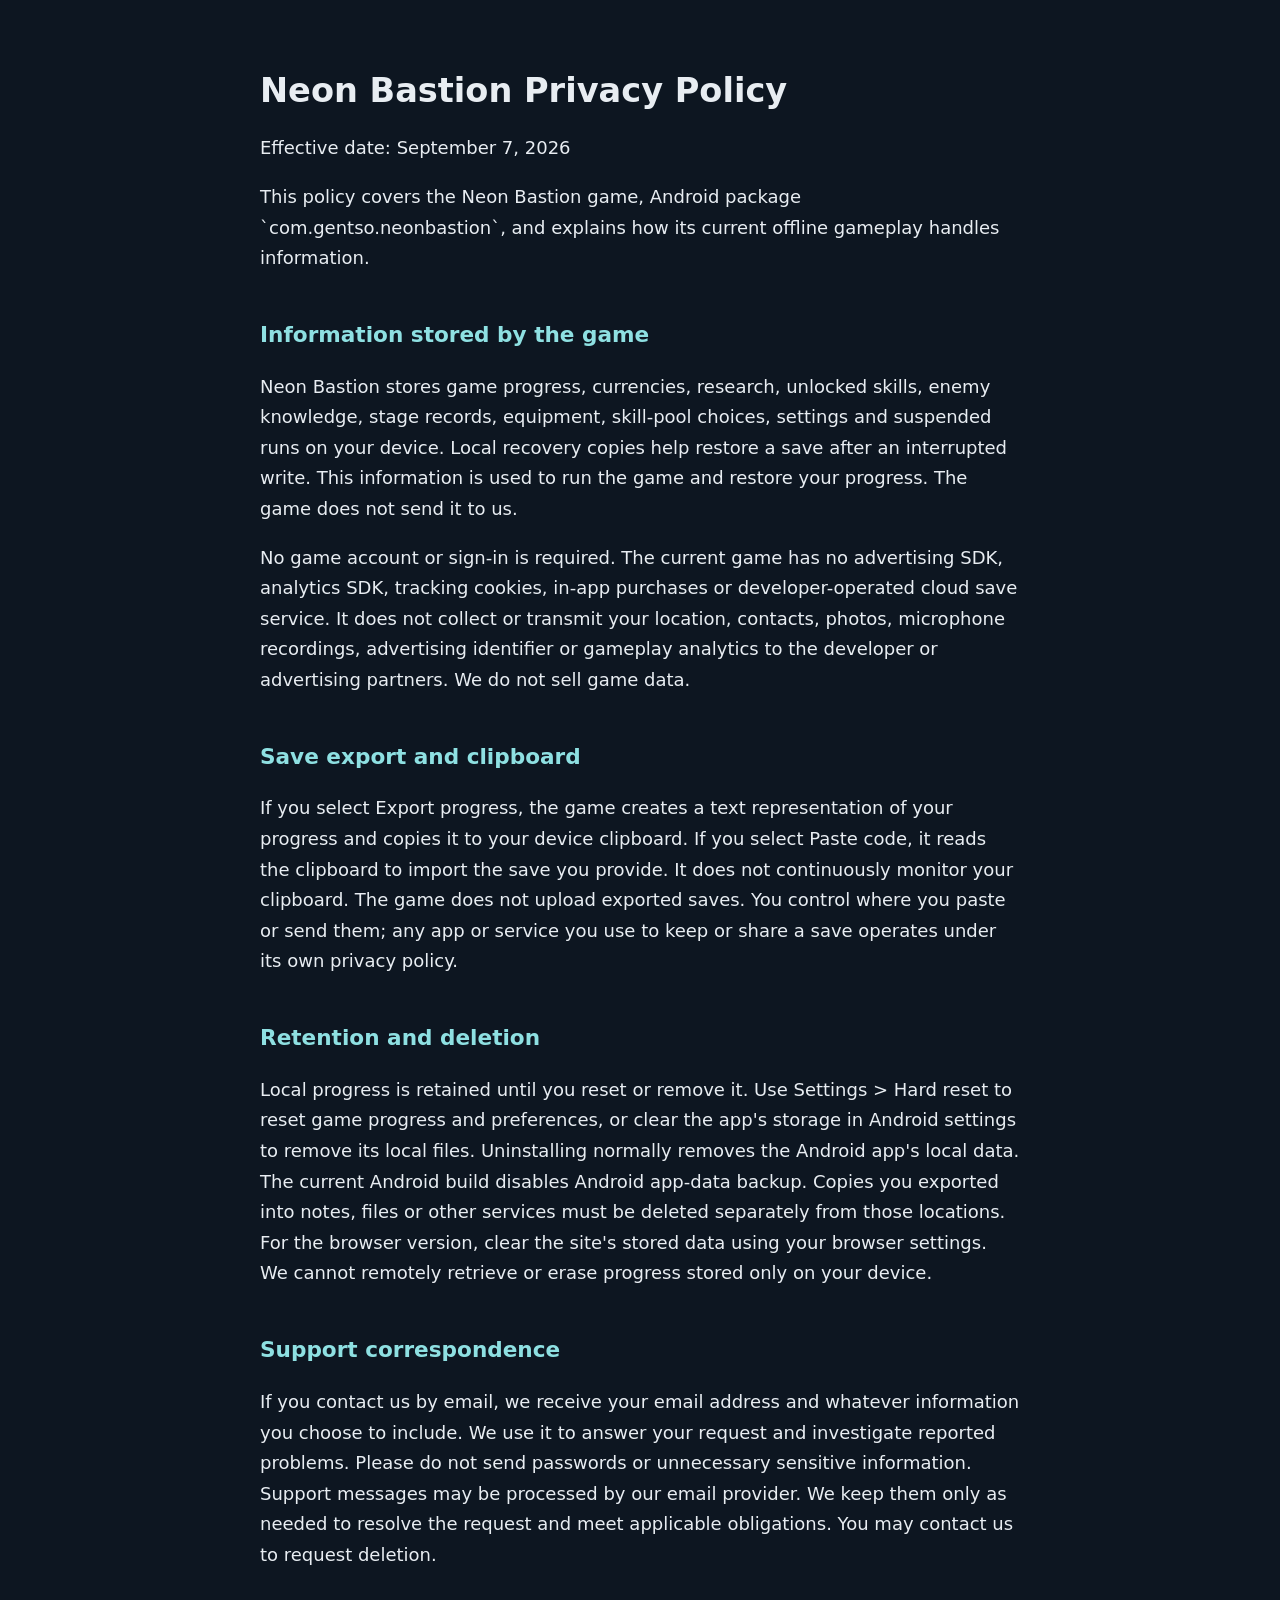
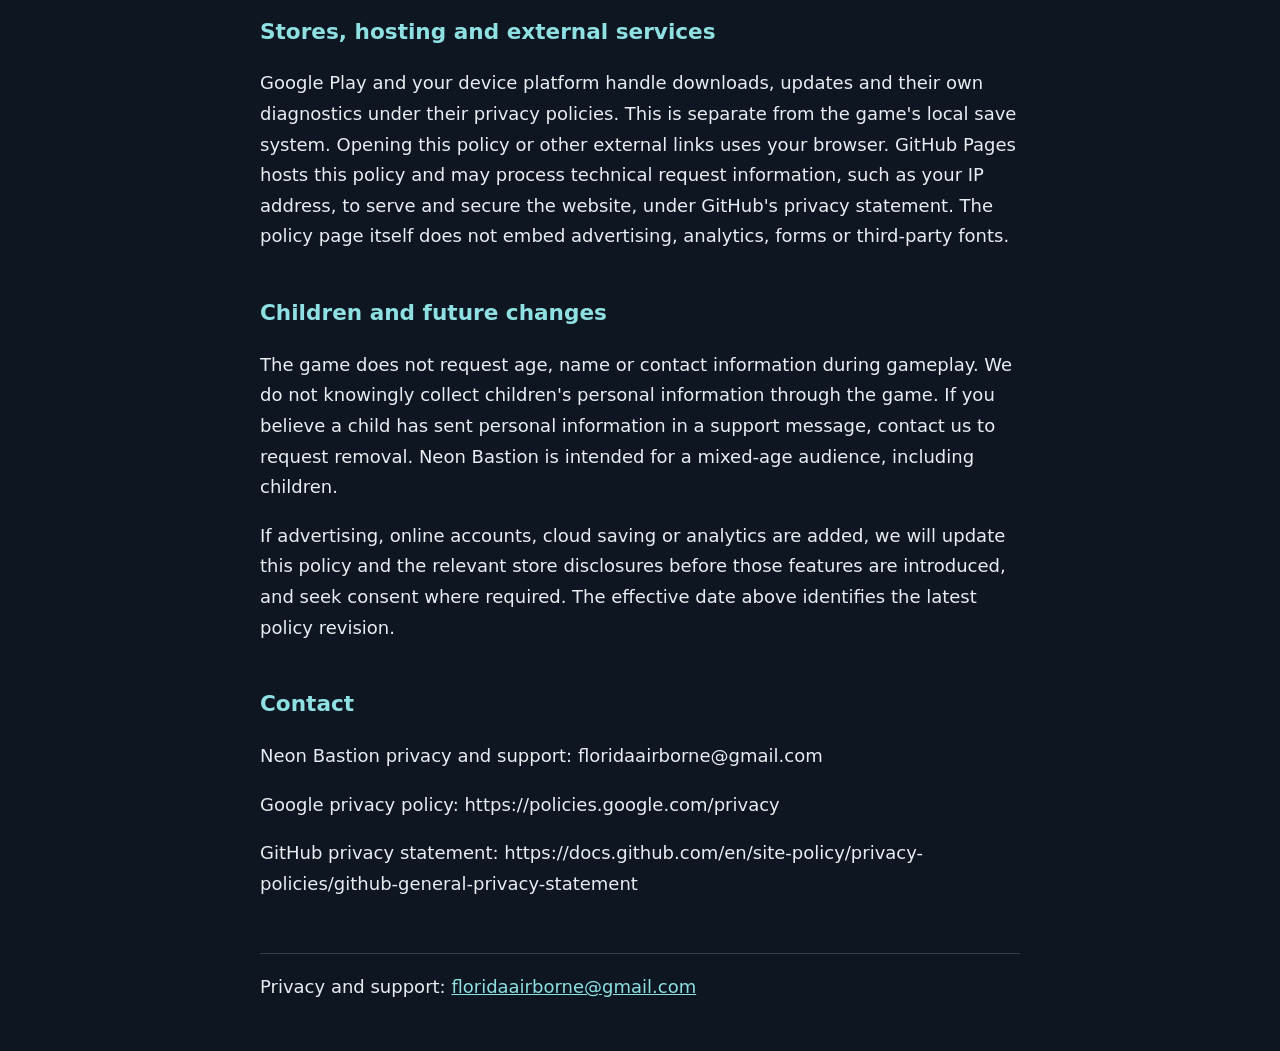
==== index.html @ be625d06 "Publish Neon Bastion privacy and support policy" ====
<!doctype html><html lang="en"><meta charset="utf-8"><meta name="viewport" content="width=device-width,initial-scale=1"><title>Neon Bastion — Privacy Policy</title><style>body{margin:0;background:#0d1621;color:#e8edf2;font:18px/1.7 system-ui,sans-serif}main{max-width:760px;margin:auto;padding:48px 24px}h1{font-size:2.1rem;line-height:1.2}h2{margin-top:2em;font-size:1.35rem;color:#8ee0e2}a{color:#8ee0e2}p{overflow-wrap:anywhere}footer{border-top:1px solid #34404f;margin-top:3em;padding-top:1em}</style><main><h1>Neon Bastion Privacy Policy</h1><p>Effective date: September 7, 2026</p><p>This policy covers the Neon Bastion game, Android package `com.gentso.neonbastion`, and explains how its current offline gameplay handles information.</p><h2>Information stored by the game</h2><p>Neon Bastion stores game progress, currencies, research, unlocked skills, enemy knowledge, stage records, equipment, skill-pool choices, settings and suspended runs on your device. Local recovery copies help restore a save after an interrupted write. This information is used to run the game and restore your progress. The game does not send it to us.</p><p>No game account or sign-in is required. The current game has no advertising SDK, analytics SDK, tracking cookies, in-app purchases or developer-operated cloud save service. It does not collect or transmit your location, contacts, photos, microphone recordings, advertising identifier or gameplay analytics to the developer or advertising partners. We do not sell game data.</p><h2>Save export and clipboard</h2><p>If you select Export progress, the game creates a text representation of your progress and copies it to your device clipboard. If you select Paste code, it reads the clipboard to import the save you provide. It does not continuously monitor your clipboard. The game does not upload exported saves. You control where you paste or send them; any app or service you use to keep or share a save operates under its own privacy policy.</p><h2>Retention and deletion</h2><p>Local progress is retained until you reset or remove it. Use Settings &gt; Hard reset to reset game progress and preferences, or clear the app&#x27;s storage in Android settings to remove its local files. Uninstalling normally removes the Android app&#x27;s local data. The current Android build disables Android app-data backup. Copies you exported into notes, files or other services must be deleted separately from those locations. For the browser version, clear the site&#x27;s stored data using your browser settings. We cannot remotely retrieve or erase progress stored only on your device.</p><h2>Support correspondence</h2><p>If you contact us by email, we receive your email address and whatever information you choose to include. We use it to answer your request and investigate reported problems. Please do not send passwords or unnecessary sensitive information. Support messages may be processed by our email provider. We keep them only as needed to resolve the request and meet applicable obligations. You may contact us to request deletion.</p><h2>Stores, hosting and external services</h2><p>Google Play and your device platform handle downloads, updates and their own diagnostics under their privacy policies. This is separate from the game&#x27;s local save system. Opening this policy or other external links uses your browser. GitHub Pages hosts this policy and may process technical request information, such as your IP address, to serve and secure the website, under GitHub&#x27;s privacy statement. The policy page itself does not embed advertising, analytics, forms or third-party fonts.</p><h2>Children and future changes</h2><p>The game does not request age, name or contact information during gameplay. We do not knowingly collect children&#x27;s personal information through the game. If you believe a child has sent personal information in a support message, contact us to request removal. Neon Bastion is intended for a mixed-age audience, including children.</p><p>If advertising, online accounts, cloud saving or analytics are added, we will update this policy and the relevant store disclosures before those features are introduced, and seek consent where required. The effective date above identifies the latest policy revision.</p><h2>Contact</h2><p>Neon Bastion privacy and support: floridaairborne@gmail.com</p><p>Google privacy policy: https://policies.google.com/privacy</p><p>GitHub privacy statement: https://docs.github.com/en/site-policy/privacy-policies/github-general-privacy-statement </p><footer>Privacy and support: <a href="mailto:floridaairborne@gmail.com">floridaairborne@gmail.com</a></footer></main></html>
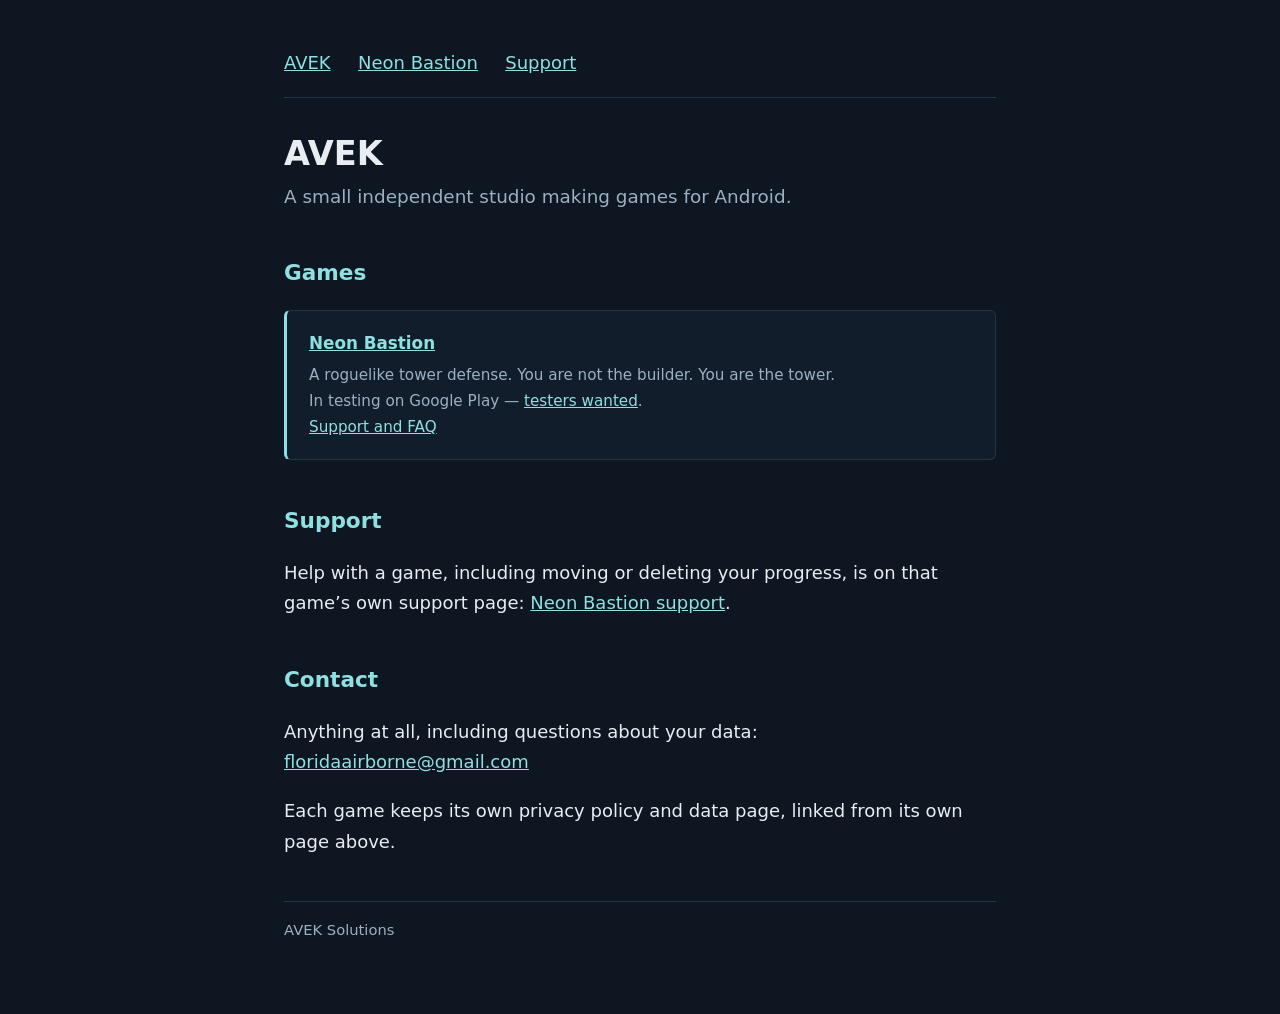
==== commit 6e0740df: "Build out the AVEK site for avek.games Restructure for a studio domain: a studio page at the root, w" ====
--- a/index.html
+++ b/index.html
@@ -1 +1,40 @@
-<!doctype html><html lang="en"><meta charset="utf-8"><meta name="viewport" content="width=device-width,initial-scale=1"><title>Neon Bastion — Privacy Policy</title><style>body{margin:0;background:#0d1621;color:#e8edf2;font:18px/1.7 system-ui,sans-serif}main{max-width:760px;margin:auto;padding:48px 24px}h1{font-size:2.1rem;line-height:1.2}h2{margin-top:2em;font-size:1.35rem;color:#8ee0e2}a{color:#8ee0e2}p{overflow-wrap:anywhere}footer{border-top:1px solid #34404f;margin-top:3em;padding-top:1em}</style><main><h1>Neon Bastion Privacy Policy</h1><p>Effective date: September 7, 2026</p><p>This policy covers the Neon Bastion game, Android package `com.gentso.neonbastion`, and explains how its current offline gameplay handles information.</p><h2>Information stored by the game</h2><p>Neon Bastion stores game progress, currencies, research, unlocked skills, enemy knowledge, stage records, equipment, skill-pool choices, settings and suspended runs on your device. Local recovery copies help restore a save after an interrupted write. This information is used to run the game and restore your progress. The game does not send it to us.</p><p>No game account or sign-in is required. The current game has no advertising SDK, analytics SDK, tracking cookies, in-app purchases or developer-operated cloud save service. It does not collect or transmit your location, contacts, photos, microphone recordings, advertising identifier or gameplay analytics to the developer or advertising partners. We do not sell game data.</p><h2>Save export and clipboard</h2><p>If you select Export progress, the game creates a text representation of your progress and copies it to your device clipboard. If you select Paste code, it reads the clipboard to import the save you provide. It does not continuously monitor your clipboard. The game does not upload exported saves. You control where you paste or send them; any app or service you use to keep or share a save operates under its own privacy policy.</p><h2>Retention and deletion</h2><p>Local progress is retained until you reset or remove it. Use Settings &gt; Hard reset to reset game progress and preferences, or clear the app&#x27;s storage in Android settings to remove its local files. Uninstalling normally removes the Android app&#x27;s local data. The current Android build disables Android app-data backup. Copies you exported into notes, files or other services must be deleted separately from those locations. For the browser version, clear the site&#x27;s stored data using your browser settings. We cannot remotely retrieve or erase progress stored only on your device.</p><h2>Support correspondence</h2><p>If you contact us by email, we receive your email address and whatever information you choose to include. We use it to answer your request and investigate reported problems. Please do not send passwords or unnecessary sensitive information. Support messages may be processed by our email provider. We keep them only as needed to resolve the request and meet applicable obligations. You may contact us to request deletion.</p><h2>Stores, hosting and external services</h2><p>Google Play and your device platform handle downloads, updates and their own diagnostics under their privacy policies. This is separate from the game&#x27;s local save system. Opening this policy or other external links uses your browser. GitHub Pages hosts this policy and may process technical request information, such as your IP address, to serve and secure the website, under GitHub&#x27;s privacy statement. The policy page itself does not embed advertising, analytics, forms or third-party fonts.</p><h2>Children and future changes</h2><p>The game does not request age, name or contact information during gameplay. We do not knowingly collect children&#x27;s personal information through the game. If you believe a child has sent personal information in a support message, contact us to request removal. Neon Bastion is intended for a mixed-age audience, including children.</p><p>If advertising, online accounts, cloud saving or analytics are added, we will update this policy and the relevant store disclosures before those features are introduced, and seek consent where required. The effective date above identifies the latest policy revision.</p><h2>Contact</h2><p>Neon Bastion privacy and support: floridaairborne@gmail.com</p><p>Google privacy policy: https://policies.google.com/privacy</p><p>GitHub privacy statement: https://docs.github.com/en/site-policy/privacy-policies/github-general-privacy-statement </p><footer>Privacy and support: <a href="mailto:floridaairborne@gmail.com">floridaairborne@gmail.com</a></footer></main></html>+<!doctype html>
+<html lang="en">
+<meta charset="utf-8">
+<meta name="viewport" content="width=device-width,initial-scale=1">
+<title>AVEK</title>
+<meta name="description" content="AVEK — a small independent game studio.">
+<link rel="icon" href="neon-bastion/img/icon-32.png" sizes="32x32" type="image/png">
+<link rel="apple-touch-icon" href="neon-bastion/img/icon-180.png">
+<link rel="stylesheet" href="site.css">
+<main>
+	<nav class="site-nav">
+		<a href="index.html">AVEK</a>
+		<a href="neon-bastion/index.html">Neon Bastion</a>
+		<a href="neon-bastion/support.html">Support</a>
+	</nav>
+
+	<h1>AVEK</h1>
+	<p class="tagline">A small independent studio making games for Android.</p>
+
+	<h2>Games</h2>
+	<div class="card">
+		<h3><a href="neon-bastion/index.html">Neon Bastion</a></h3>
+		<p>A roguelike tower defense. You are not the builder. You are the tower.<br>
+		In testing on Google Play &mdash; <a href="neon-bastion/beta.html">testers wanted</a>.<br>
+		<a href="neon-bastion/support.html">Support and FAQ</a></p>
+	</div>
+
+	<h2>Support</h2>
+	<p>Help with a game, including moving or deleting your progress, is on that game&rsquo;s own
+	support page: <a href="neon-bastion/support.html">Neon Bastion support</a>.</p>
+
+	<h2>Contact</h2>
+	<p>Anything at all, including questions about your data:
+	<a href="mailto:floridaairborne@gmail.com">floridaairborne@gmail.com</a></p>
+
+	<p>Each game keeps its own privacy policy and data page, linked from its own page above.</p>
+
+	<footer>AVEK Solutions</footer>
+</main>
+</html>
--- a/site.css
+++ b/site.css
@@ -0,0 +1,95 @@
+/* Neon Bastion public site. Shared by every page; no build step, no third-party fonts,
+   no analytics, no embedded advertising. Colours follow the game: near-black field,
+   cyan structure, amber only where something belongs to the opposition. */
+:root {
+	--bg: #0d1621;
+	--panel: #121d2b;
+	--line: #243244;
+	--text: #e8edf2;
+	--muted: #9bb0c2;
+	--cyan: #8ee0e2;
+}
+* { box-sizing: border-box; }
+body {
+	margin: 0;
+	background: var(--bg);
+	color: var(--text);
+	font: 18px/1.7 system-ui, -apple-system, Segoe UI, Roboto, sans-serif;
+}
+main { max-width: 760px; margin: auto; padding: 48px 24px 72px; }
+h1 { font-size: 2.1rem; line-height: 1.2; margin: 0 0 .2em; }
+h2 { margin-top: 2em; font-size: 1.35rem; color: var(--cyan); }
+h3 { font-size: 1.05rem; margin-bottom: .3em; }
+a { color: var(--cyan); }
+p { overflow-wrap: anywhere; }
+.tagline { color: var(--muted); font-size: 1.15rem; margin: 0 0 2em; }
+.site-nav { border-bottom: 1px solid var(--line); padding-bottom: 1em; margin-bottom: 2em; }
+.site-nav a { margin-right: 1.2em; display: inline-block; }
+.card {
+	background: var(--panel);
+	border: 1px solid var(--line);
+	border-left: 3px solid var(--cyan);
+	border-radius: 6px;
+	padding: 18px 22px;
+	margin: 0 0 16px;
+}
+.card h3 { margin-top: 0; }
+.card p { margin: .4em 0 0; color: var(--muted); font-size: .95rem; }
+ol.steps { padding-left: 0; list-style: none; counter-reset: step; }
+ol.steps > li {
+	counter-increment: step;
+	background: var(--panel);
+	border: 1px solid var(--line);
+	border-radius: 6px;
+	padding: 18px 22px 18px 62px;
+	margin-bottom: 16px;
+	position: relative;
+}
+ol.steps > li::before {
+	content: counter(step);
+	position: absolute; left: 20px; top: 16px;
+	width: 28px; height: 28px; border-radius: 50%;
+	background: var(--cyan); color: #06121b;
+	font-weight: 700; text-align: center; line-height: 28px;
+}
+.note { border-left: 3px solid #d8a657; padding-left: 16px; color: var(--muted); }
+footer { border-top: 1px solid var(--line); margin-top: 3em; padding-top: 1em; color: var(--muted); font-size: .92rem; }
+
+/* Screenshot strip. A swipeable row of phone captures on a narrow screen, a plain grid
+   once there is room for one. The 9:16 aspect-ratio reserves the space before the image
+   loads, so nothing below it jumps. */
+.shots {
+	display: grid;
+	grid-auto-flow: column;
+	grid-auto-columns: 62%;
+	gap: 14px;
+	margin: 0 0 1.4em;
+	padding-bottom: 10px;
+	overflow-x: auto;
+	scroll-snap-type: x proximity;
+	-webkit-overflow-scrolling: touch;
+}
+.shots figure { margin: 0; scroll-snap-align: center; }
+.shots img {
+	display: block;
+	width: 100%;
+	height: auto;
+	aspect-ratio: 9 / 16;
+	border: 1px solid var(--line);
+	border-radius: 6px;
+	background: #06121b;
+}
+.shots figcaption { color: var(--muted); font-size: .85rem; line-height: 1.45; margin-top: .6em; }
+@media (min-width: 620px) {
+	.shots {
+		grid-auto-flow: row;
+		grid-auto-columns: auto;
+		grid-template-columns: repeat(auto-fill, minmax(190px, 1fr));
+		overflow-x: visible;
+	}
+}
+/* Question and answer blocks on the support page. */
+.faq h3 { color: var(--text); margin-top: 1.9em; }
+.faq h3 + p, .faq h3 + ul, .faq h3 + ol { margin-top: .3em; }
+.faq ul { color: var(--muted); }
+.faq ul strong { color: var(--text); }
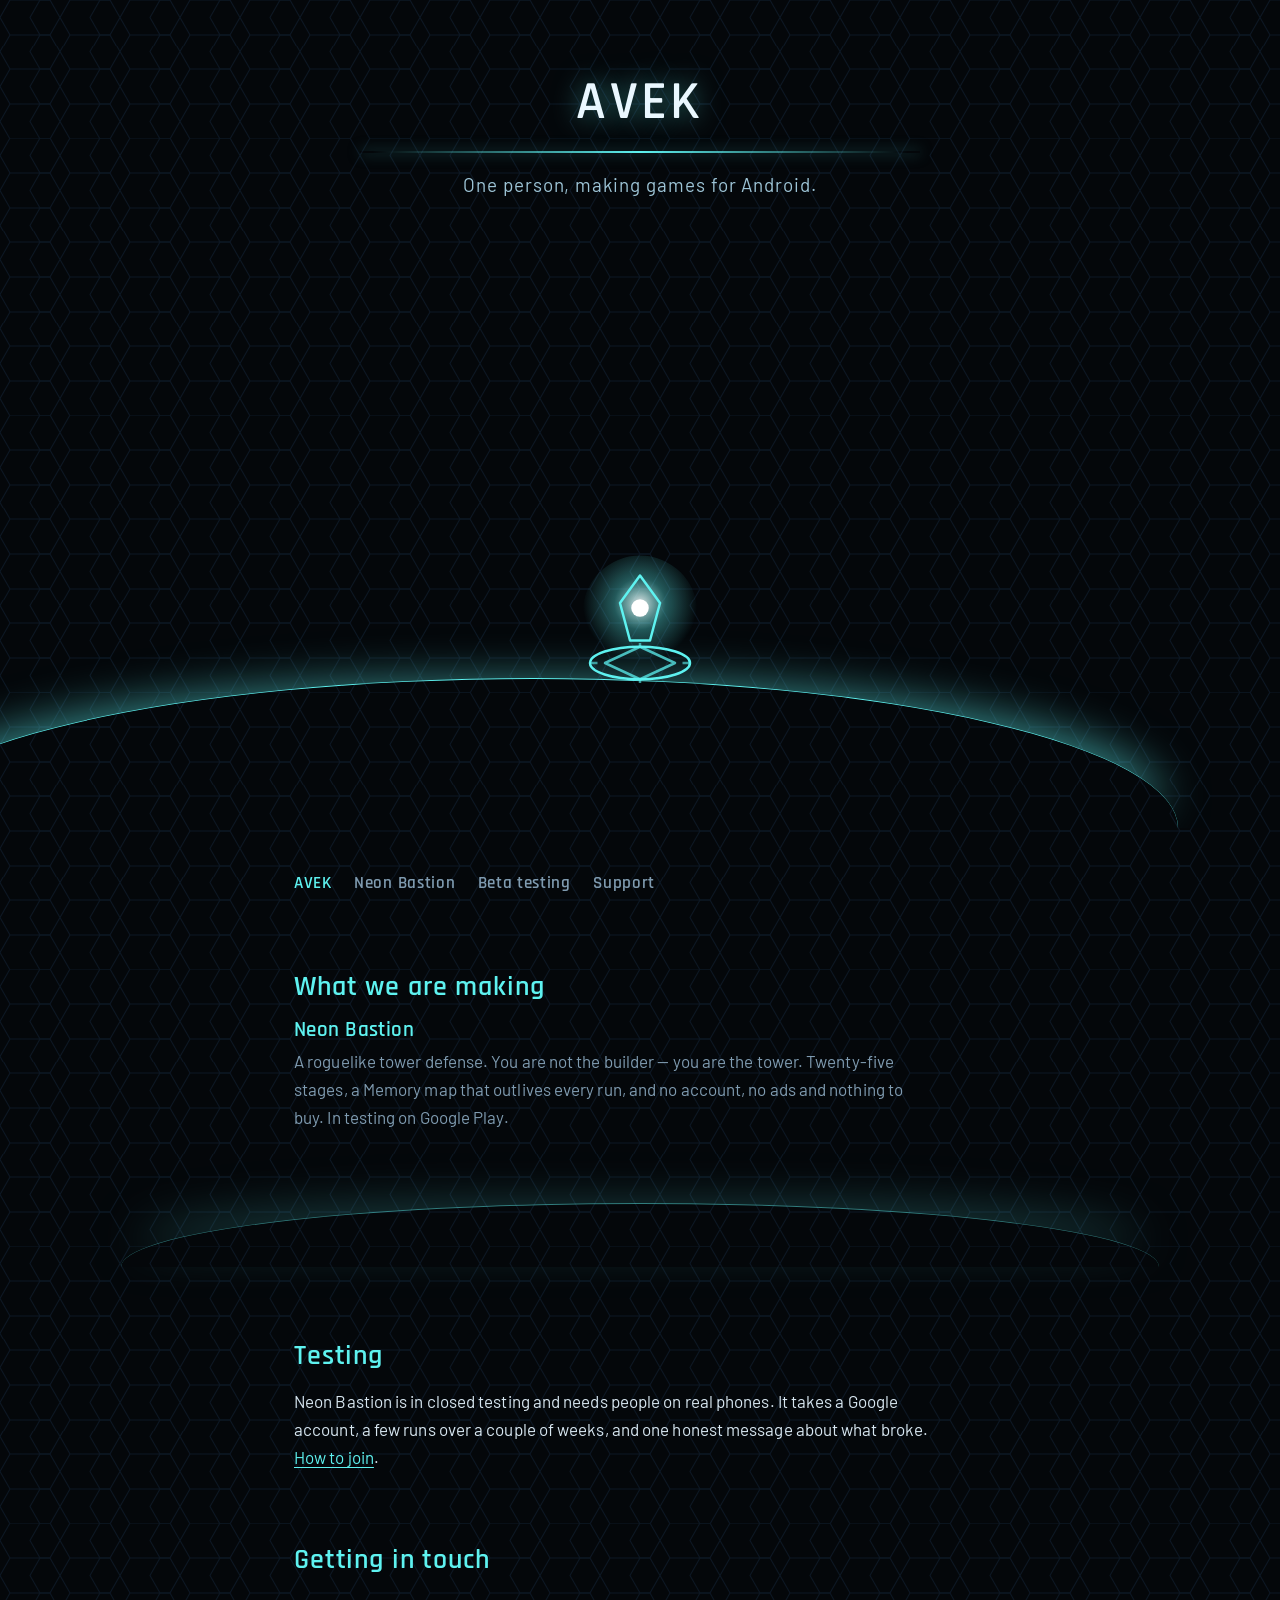
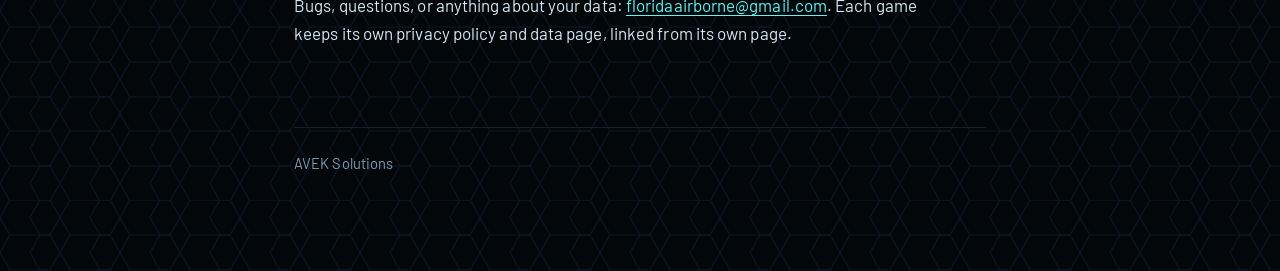
==== commit 1d274632: "Build the site out of the game's own identity The site was readable but generic: uniform rounded car" ====
--- a/index.html
+++ b/index.html
@@ -3,37 +3,49 @@
 <meta charset="utf-8">
 <meta name="viewport" content="width=device-width,initial-scale=1">
 <title>AVEK</title>
-<meta name="description" content="AVEK — a small independent game studio.">
-<link rel="icon" href="neon-bastion/img/icon-32.png" sizes="32x32" type="image/png">
-<link rel="apple-touch-icon" href="neon-bastion/img/icon-180.png">
+<meta name="description" content="AVEK makes games for Android. First out: Neon Bastion, a roguelike tower defense.">
+<link rel="icon" href="neon-bastion/img/icon-32.png">
 <link rel="stylesheet" href="site.css">
+
+<header class="hero">
+	<h1>AVEK</h1>
+	<div class="rule"></div>
+	<p class="sub">One person, making games for Android.</p>
+	<div class="stage">
+		<img class="turret" src="turret.svg" alt="" aria-hidden="true">
+		<div class="arc"></div>
+	</div>
+</header>
+
 <main>
 	<nav class="site-nav">
-		<a href="index.html">AVEK</a>
+		<a href="index.html" aria-current="page">AVEK</a>
 		<a href="neon-bastion/index.html">Neon Bastion</a>
+		<a href="neon-bastion/beta.html">Beta testing</a>
 		<a href="neon-bastion/support.html">Support</a>
 	</nav>
 
-	<h1>AVEK</h1>
-	<p class="tagline">A small independent studio making games for Android.</p>
-
-	<h2>Games</h2>
-	<div class="card">
-		<h3><a href="neon-bastion/index.html">Neon Bastion</a></h3>
-		<p>A roguelike tower defense. You are not the builder. You are the tower.<br>
-		In testing on Google Play &mdash; <a href="neon-bastion/beta.html">testers wanted</a>.<br>
-		<a href="neon-bastion/support.html">Support and FAQ</a></p>
+	<h2>What we are making</h2>
+	<div class="stack">
+		<article class="entry">
+			<h3><a href="neon-bastion/index.html">Neon Bastion</a></h3>
+			<p>A roguelike tower defense. You are not the builder — you are the tower.
+			Twenty-five stages, a Memory map that outlives every run, and no account,
+			no ads and nothing to buy. In testing on Google Play.</p>
+		</article>
 	</div>
 
-	<h2>Support</h2>
-	<p>Help with a game, including moving or deleting your progress, is on that game&rsquo;s own
-	support page: <a href="neon-bastion/support.html">Neon Bastion support</a>.</p>
+	<div class="arc arc--divider"></div>
 
-	<h2>Contact</h2>
-	<p>Anything at all, including questions about your data:
-	<a href="mailto:floridaairborne@gmail.com">floridaairborne@gmail.com</a></p>
+	<h2>Testing</h2>
+	<p>Neon Bastion is in closed testing and needs people on real phones. It takes a
+	Google account, a few runs over a couple of weeks, and one honest message about
+	what broke. <a href="neon-bastion/beta.html">How to join</a>.</p>
 
-	<p>Each game keeps its own privacy policy and data page, linked from its own page above.</p>
+	<h2>Getting in touch</h2>
+	<p>Bugs, questions, or anything about your data:
+	<a href="mailto:floridaairborne@gmail.com">floridaairborne@gmail.com</a>.
+	Each game keeps its own privacy policy and data page, linked from its own page.</p>
 
 	<footer>AVEK Solutions</footer>
 </main>
--- a/site.css
+++ b/site.css
@@ -1,95 +1,166 @@
-/* Neon Bastion public site. Shared by every page; no build step, no third-party fonts,
-   no analytics, no embedded advertising. Colours follow the game: near-black field,
-   cyan structure, amber only where something belongs to the opposition. */
+/* AVEK — public site.
+   Built from the game's own identity: Rajdhani and Barlow are the typefaces Neon Bastion
+   ships, the palette is sampled from assets/boot.png, and the barrier arc is the structural
+   device. The game is one line you hold, with everything above it coming for you, so the
+   page divides on arcs rather than rules, cards or boxes. Cyan is yours; amber is theirs. */
+
+/* The game's own typefaces, self-hosted. Both are SIL OFL; licences sit beside them in
+   fonts/. Self-hosted rather than fetched from a font CDN, because the privacy policy
+   states this site embeds no third-party fonts and that should stay true. Subset to Latin,
+   which takes Rajdhani from 390 KB to 15. */
+@font-face { font-family: Rajdhani; src: url("/fonts/Rajdhani-SemiBold.woff2") format("woff2"); font-weight: 600; font-display: swap; }
+@font-face { font-family: Rajdhani; src: url("/fonts/Rajdhani-Bold.woff2") format("woff2"); font-weight: 700; font-display: swap; }
+@font-face { font-family: Barlow; src: url("/fonts/Barlow-Regular.woff2") format("woff2"); font-weight: 400; font-display: swap; }
+
 :root {
-	--bg: #0d1621;
-	--panel: #121d2b;
-	--line: #243244;
-	--text: #e8edf2;
-	--muted: #9bb0c2;
-	--cyan: #8ee0e2;
+	--void: #04070a;
+	--hexline: #0c1724;
+	--signal: #5ef2f0;
+	--barrier: #35d6a2;
+	--theirs: #d8a657;
+	--paper: #d7e6f0;
+	--dim: #7f9bb0;
+	--measure: 64ch;
 }
-* { box-sizing: border-box; }
+
+*, *::before, *::after { box-sizing: border-box; }
+
+html { -webkit-text-size-adjust: 100%; }
+
 body {
 	margin: 0;
-	background: var(--bg);
-	color: var(--text);
-	font: 18px/1.7 system-ui, -apple-system, Segoe UI, Roboto, sans-serif;
+	background: var(--void) url("/hex.svg") repeat;
+	color: var(--paper);
+	font: 400 17px/1.65 Barlow, system-ui, sans-serif;
+	letter-spacing: .005em;
 }
-main { max-width: 760px; margin: auto; padding: 48px 24px 72px; }
-h1 { font-size: 2.1rem; line-height: 1.2; margin: 0 0 .2em; }
-h2 { margin-top: 2em; font-size: 1.35rem; color: var(--cyan); }
-h3 { font-size: 1.05rem; margin-bottom: .3em; }
-a { color: var(--cyan); }
-p { overflow-wrap: anywhere; }
-.tagline { color: var(--muted); font-size: 1.15rem; margin: 0 0 2em; }
-.site-nav { border-bottom: 1px solid var(--line); padding-bottom: 1em; margin-bottom: 2em; }
-.site-nav a { margin-right: 1.2em; display: inline-block; }
-.card {
-	background: var(--panel);
-	border: 1px solid var(--line);
-	border-left: 3px solid var(--cyan);
-	border-radius: 6px;
-	padding: 18px 22px;
-	margin: 0 0 16px;
+
+/* Type scale, after Bringhurst: 1.333. 17 / 22.6 / 30 / 40 / 54. */
+h1, h2, h3 { font-family: Rajdhani, system-ui, sans-serif; font-weight: 600; line-height: 1.12; margin: 0; }
+h1 { font-size: clamp(2.6rem, 9vw, 3.4rem); letter-spacing: .06em; }
+h2 { font-size: 1.78rem; letter-spacing: .03em; color: var(--signal); margin: 2.6em 0 .5em; }
+h3 { font-size: 1.32rem; letter-spacing: .02em; margin: 2em 0 .25em; }
+p, li { max-width: var(--measure); }
+p { margin: 0 0 1.1em; }
+a { color: var(--signal); text-decoration-thickness: 1px; text-underline-offset: 3px; }
+a:hover { color: #fff; }
+:focus-visible { outline: 2px solid var(--signal); outline-offset: 3px; }
+strong { color: #fff; font-weight: 500; }
+code { font-family: ui-monospace, SFMono-Regular, Menlo, monospace; font-size: .88em; color: var(--dim); }
+
+main { max-width: 740px; margin: auto; padding: 2.6rem 24px 96px; }
+
+/* ---- the arc -------------------------------------------------------------
+   One shallow glowing curve. It opens the page under the wordmark, and it is
+   what separates sections further down, in place of a rule or a card edge. */
+.arc {
+	position: relative;
+	width: 150%;
+	margin: 0 0 0 -25%;
+	height: clamp(96px, 13vw, 150px);
+	border-top: 1px solid var(--signal);
+	border-radius: 50% 50% 0 0 / 100% 100% 0 0;
+	box-shadow: 0 -10px 46px -14px rgba(94, 242, 240, .55);
 }
-.card h3 { margin-top: 0; }
-.card p { margin: .4em 0 0; color: var(--muted); font-size: .95rem; }
-ol.steps { padding-left: 0; list-style: none; counter-reset: step; }
-ol.steps > li {
-	counter-increment: step;
-	background: var(--panel);
-	border: 1px solid var(--line);
-	border-radius: 6px;
-	padding: 18px 22px 18px 62px;
-	margin-bottom: 16px;
-	position: relative;
+.arc--divider { height: 64px; margin-top: 4.5rem; opacity: .5; }
+
+/* ---- hero: the boot screen, rebuilt ------------------------------------- */
+.hero {
+	min-height: 92svh;
+	display: flex;
+	flex-direction: column;
+	align-items: center;
+	justify-content: center;
+	text-align: center;
+	padding: 72px 24px 0;
+	overflow: hidden;
 }
+.hero h1 { color: #eaf8ff; text-shadow: 0 0 28px rgba(94, 242, 240, .55); }
+.hero .rule {
+	width: min(560px, 86vw);
+	height: 2px;
+	margin: 1.15rem 0 1rem;
+	background: linear-gradient(90deg, transparent 2%, var(--signal) 50%, transparent 98%);
+	opacity: .85;
+	box-shadow: 0 0 14px rgba(94, 242, 240, .5);
+}
+.hero .sub {
+	font-size: clamp(1rem, 2.4vw, 1.18rem);
+	color: #9dc4d6;
+	letter-spacing: .05em;
+	margin: 0;
+	max-width: 40ch;
+}
+.hero .stage {
+	margin-top: auto;
+	width: 100%;
+	max-width: 860px;
+	display: flex;
+	flex-direction: column;
+	align-items: center;
+}
+.hero .turret { width: clamp(104px, 15vw, 150px); height: auto; display: block; margin-bottom: -20px; }
+
+/* ---- content below the line --------------------------------------------- */
+.lede { font-size: 1.16rem; color: #c3dbe8; max-width: 58ch; }
+.site-nav { display: flex; gap: 1.4rem; flex-wrap: wrap; margin: 0 0 2.4rem; font-family: Rajdhani, sans-serif; font-size: 1.06rem; letter-spacing: .04em; }
+.site-nav a { color: var(--dim); text-decoration: none; }
+.site-nav a:hover, .site-nav a[aria-current] { color: var(--signal); }
+
+/* A list of things, held apart by space rather than boxed in cards. */
+.stack > * + * { margin-top: 2.1rem; }
+.entry h3 { margin-top: 0; }
+.entry h3 a { text-decoration: none; }
+.entry p { color: var(--dim); margin-bottom: 0; }
+
+/* Amber is the opposition's colour in the game, so it only marks what is coming. */
+.ahead { border-left: 2px solid var(--theirs); padding-left: 18px; color: #e4d2ae; }
+.ahead strong { color: var(--theirs); font-weight: 600; }
+
+/* The beta page's three steps really are a sequence, so they are numbered. */
+ol.steps { list-style: none; counter-reset: step; padding: 0; margin: 1.6rem 0; }
+ol.steps > li { counter-increment: step; position: relative; padding-left: 52px; margin-bottom: 1.9rem; max-width: var(--measure); }
 ol.steps > li::before {
 	content: counter(step);
-	position: absolute; left: 20px; top: 16px;
-	width: 28px; height: 28px; border-radius: 50%;
-	background: var(--cyan); color: #06121b;
-	font-weight: 700; text-align: center; line-height: 28px;
+	position: absolute; left: 0; top: -2px;
+	font-family: Rajdhani, sans-serif; font-size: 1.5rem; font-weight: 700;
+	color: var(--signal);
 }
-.note { border-left: 3px solid #d8a657; padding-left: 16px; color: var(--muted); }
-footer { border-top: 1px solid var(--line); margin-top: 3em; padding-top: 1em; color: var(--muted); font-size: .92rem; }
+ol.steps > li::after {
+	content: ""; position: absolute; left: 10px; top: 30px; bottom: -22px; width: 1px;
+	background: linear-gradient(var(--signal), transparent); opacity: .35;
+}
+ol.steps > li:last-child::after { display: none; }
+ol.steps strong { display: block; font-family: Rajdhani, sans-serif; font-size: 1.2rem; font-weight: 600; color: var(--signal); letter-spacing: .02em; }
 
-/* Screenshot strip. A swipeable row of phone captures on a narrow screen, a plain grid
-   once there is room for one. The 9:16 aspect-ratio reserves the space before the image
-   loads, so nothing below it jumps. */
-.shots {
-	display: grid;
-	grid-auto-flow: column;
-	grid-auto-columns: 62%;
-	gap: 14px;
-	margin: 0 0 1.4em;
-	padding-bottom: 10px;
-	overflow-x: auto;
-	scroll-snap-type: x proximity;
-	-webkit-overflow-scrolling: touch;
+/* ---- screens ------------------------------------------------------------- */
+.shots { display: grid; grid-template-columns: repeat(auto-fill, minmax(168px, 1fr)); gap: 20px; margin: 1.8rem 0 1rem; max-width: none; }
+.shots figure { margin: 0; }
+.shots img { width: 100%; height: auto; display: block; border: 1px solid #16293a; }
+.shots figcaption { margin-top: .6rem; font-size: .86rem; line-height: 1.45; color: var(--dim); }
+
+/* ---- support page -------------------------------------------------------- */
+.faq { margin: 2rem 0; }
+.faq h3 { color: var(--paper); }
+.faq p { color: var(--dim); }
+
+footer { margin-top: 5rem; padding-top: 1.4rem; border-top: 1px solid #12212e; color: var(--dim); font-size: .92rem; }
+footer a { color: var(--dim); }
+
+/* ---- motion: one moment, on load, and only if it is welcome -------------- */
+@media (prefers-reduced-motion: no-preference) {
+	.hero h1, .hero .rule, .hero .sub { animation: resolve .9s ease-out both; }
+	.hero .rule { animation-delay: .12s; }
+	.hero .sub { animation-delay: .22s; }
+	.hero .stage { animation: rise 1.5s cubic-bezier(.2, .7, .3, 1) .3s both; }
 }
-.shots figure { margin: 0; scroll-snap-align: center; }
-.shots img {
-	display: block;
-	width: 100%;
-	height: auto;
-	aspect-ratio: 9 / 16;
-	border: 1px solid var(--line);
-	border-radius: 6px;
-	background: #06121b;
+@keyframes resolve { from { opacity: 0; filter: blur(6px); } to { opacity: 1; filter: none; } }
+@keyframes rise { from { opacity: 0; transform: translateY(42px); } to { opacity: 1; transform: none; } }
+
+@media (max-width: 640px) {
+	body { font-size: 16px; }
+	.hero { min-height: 88svh; }
+	.hero .turret { width: 92px; height: 92px; }
+	.arc { height: 78px; }
+	.shots { grid-template-columns: repeat(auto-fill, minmax(140px, 1fr)); gap: 14px; }
 }
-.shots figcaption { color: var(--muted); font-size: .85rem; line-height: 1.45; margin-top: .6em; }
-@media (min-width: 620px) {
-	.shots {
-		grid-auto-flow: row;
-		grid-auto-columns: auto;
-		grid-template-columns: repeat(auto-fill, minmax(190px, 1fr));
-		overflow-x: visible;
-	}
-}
-/* Question and answer blocks on the support page. */
-.faq h3 { color: var(--text); margin-top: 1.9em; }
-.faq h3 + p, .faq h3 + ul, .faq h3 + ol { margin-top: .3em; }
-.faq ul { color: var(--muted); }
-.faq ul strong { color: var(--text); }
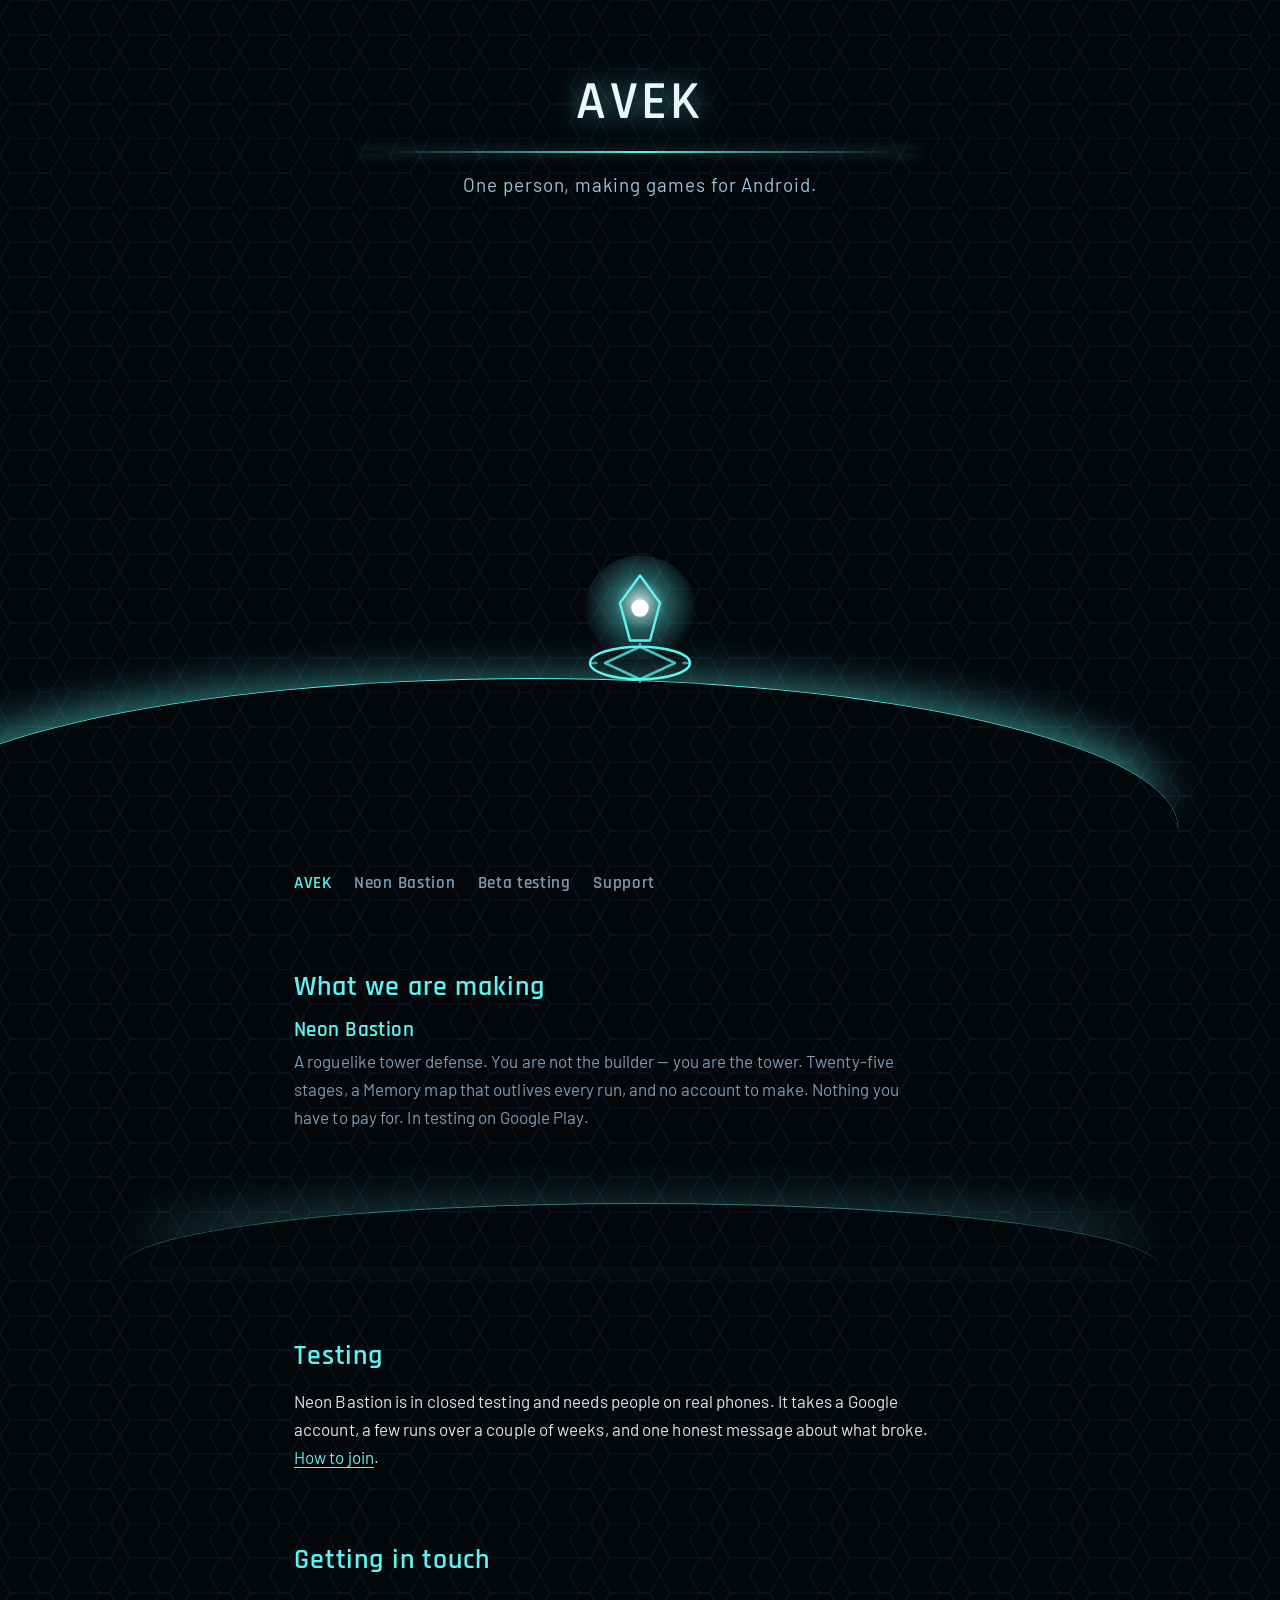
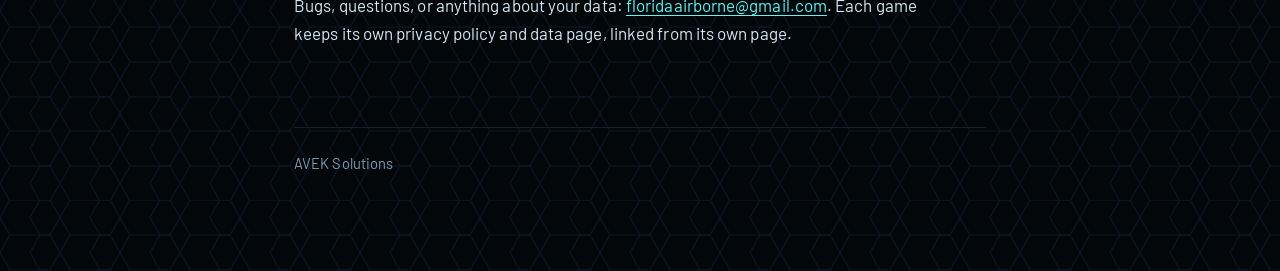
==== commit 555c8408: "Say what the monetisation plan is instead of implying there isn't one The site stated flatly that th" ====
--- a/index.html
+++ b/index.html
@@ -30,8 +30,8 @@
 		<article class="entry">
 			<h3><a href="neon-bastion/index.html">Neon Bastion</a></h3>
 			<p>A roguelike tower defense. You are not the builder — you are the tower.
-			Twenty-five stages, a Memory map that outlives every run, and no account,
-			no ads and nothing to buy. In testing on Google Play.</p>
+			Twenty-five stages, a Memory map that outlives every run, and no account to
+		make. Nothing you have to pay for. In testing on Google Play.</p>
 		</article>
 	</div>
 
